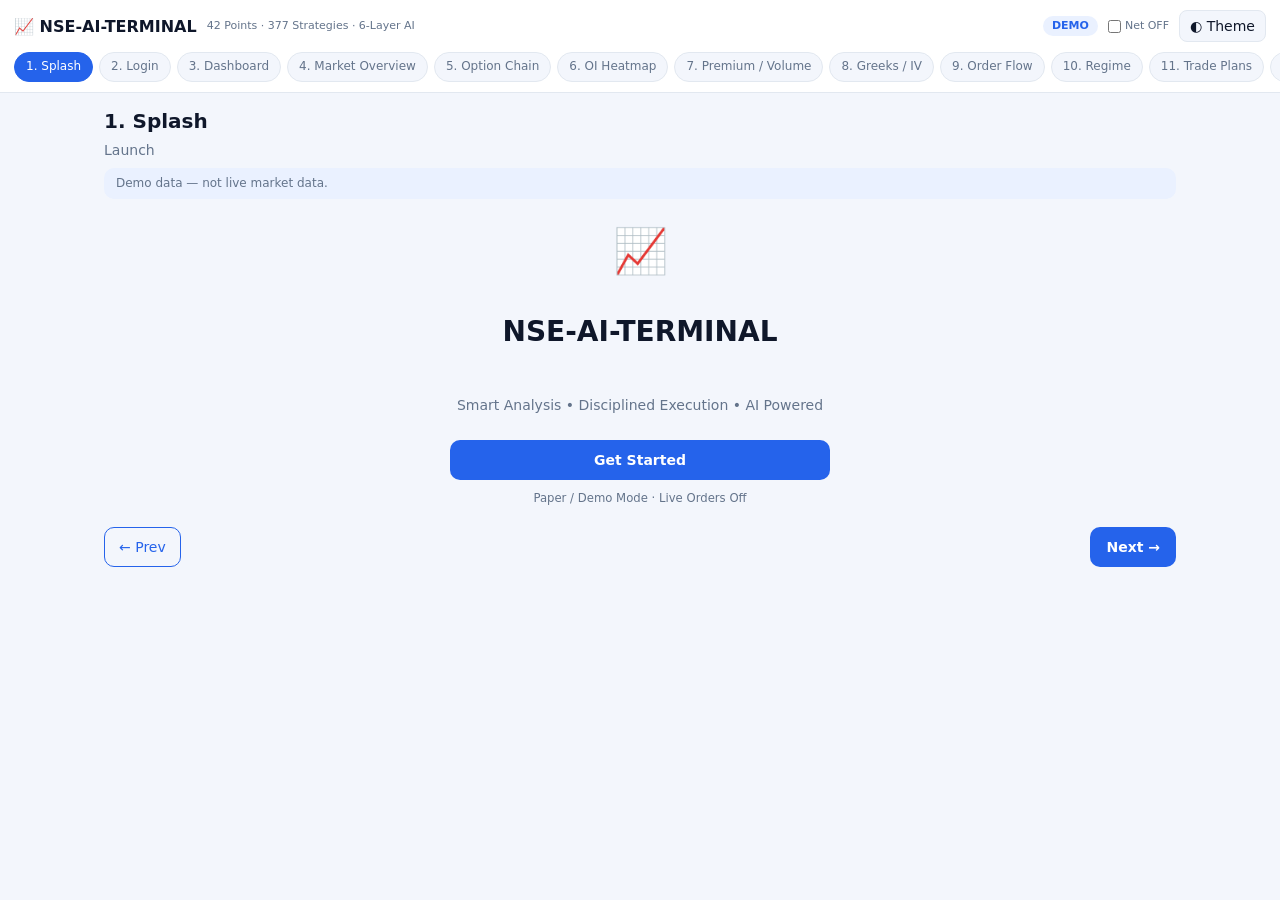
==== frontend/terminal.html @ aaa2322d "feat: add live terminal frontend" ====
<!doctype html><html lang="en"><head><meta charset="utf-8"><meta name="viewport" content="width=device-width, initial-scale=1, viewport-fit=cover"><title>NSE AI Terminal (live)</title>
<style>
:root{--bg:#f3f6fc;--cd:#fff;--tx:#0f172a;--mu:#64748b;--bd:#e2e8f0;--ac:#2563eb;--up:#16a34a;--dn:#dc2626;--wn:#d97706;--hi:#eaf1ff;box-sizing:border-box;padding-top:env(safe-area-inset-top,0px);padding-bottom:env(safe-area-inset-bottom,0px)}
@media(prefers-color-scheme:dark){:root:not([data-theme=light]){--bg:#0a1020;--cd:#121a2e;--tx:#e6ecf8;--mu:#8fa0bd;--bd:#223049;--ac:#4f8cff;--up:#34d399;--dn:#f87171;--wn:#fbbf24;--hi:#172444}}
:root[data-theme=dark]{--bg:#0a1020;--cd:#121a2e;--tx:#e6ecf8;--mu:#8fa0bd;--bd:#223049;--ac:#4f8cff;--up:#34d399;--dn:#f87171;--wn:#fbbf24;--hi:#172444}
html{scroll-padding-top:env(safe-area-inset-top,0px)}
*{box-sizing:border-box}body{margin:0;background:var(--bg);color:var(--tx);font:14px/1.45 system-ui,-apple-system,"Segoe UI",Roboto,sans-serif}
header{position:sticky;top:env(safe-area-inset-top,0px);z-index:5;background:var(--cd);border-bottom:1px solid var(--bd)}
.top{display:flex;align-items:center;gap:10px;padding:10px 14px}.top b{font-size:16px}.sp{flex:1}.tag{font-size:11px;color:var(--mu)}
.tabs{display:flex;gap:6px;overflow-x:auto;padding:0 14px 10px;scrollbar-width:thin}
.tabs button{flex:none;border:1px solid var(--bd);background:var(--bg);color:var(--mu);border-radius:999px;padding:5px 11px;font-size:12px;cursor:pointer}
.tabs button.on{background:var(--ac);color:#fff;border-color:var(--ac)}
main{max-width:1100px;margin:0 auto;padding:14px}
h2{margin:0 0 4px;font-size:20px}.mu{color:var(--mu)}
.g{display:grid;gap:12px;grid-template-columns:repeat(auto-fit,minmax(150px,1fr));margin:12px 0}
.c{background:var(--cd);border:1px solid var(--bd);border-radius:12px;padding:12px;margin:12px 0}.g .c{margin:0}
.k{font-size:11px;color:var(--mu)}.v{font-size:20px;font-weight:650}
.up{color:var(--up)}.dn{color:var(--dn)}.wn{color:var(--wn)}
.w{overflow-x:auto}table{width:100%;border-collapse:collapse;font-size:13px}th,td{padding:7px 9px;text-align:right;border-bottom:1px solid var(--bd);white-space:nowrap}th:first-child,td:first-child{text-align:left}th{color:var(--mu);font-weight:500;font-size:12px}
tr.hl td{background:var(--hi)}
button,input,textarea,select{font:inherit}
button.p,.hero button,.narrow button{background:var(--ac);color:#fff;border:0;border-radius:10px;padding:10px 16px;cursor:pointer;font-weight:600}
button.ghost{background:transparent!important;color:var(--ac)!important;border:1px solid var(--ac)!important}
input,textarea,select{width:100%;padding:10px;border:1px solid var(--bd);border-radius:10px;background:var(--bg);color:var(--tx);margin:5px 0}
.hero,.narrow{max-width:380px;margin:20px auto;text-align:center;display:grid;gap:10px}.logo{font-size:44px}
.pill{display:inline-block;padding:2px 9px;border-radius:999px;font-size:11px;font-weight:600;background:var(--hi);color:var(--ac)}
.ok{color:var(--up)}.bad{color:var(--dn)}
.row{display:flex;justify-content:space-between;gap:10px;padding:8px 0;border-bottom:1px solid var(--bd)}.row:last-child{border:0}
svg{max-width:100%;height:auto;display:block}
.demo{font-size:12px;background:var(--hi);color:var(--mu);padding:7px 12px;border-radius:10px;margin-bottom:10px}
.nav{display:flex;justify-content:space-between;margin-top:14px}
.L{border-left:3px solid var(--ac);padding-left:10px;margin:10px 0}
.chip{display:inline-block;margin:3px 4px 3px 0;padding:5px 11px;border:1px solid var(--bd);border-radius:999px;background:var(--bg);color:var(--mu);cursor:pointer;font-size:12px}
.chip.on{background:var(--ac);color:#fff;border-color:var(--ac)}
.tb{display:flex;flex-wrap:wrap;gap:5px;margin:6px 0}.tb button,.tb select,.tb input{width:auto;margin:0;padding:6px 10px;border:1px solid var(--bd);border-radius:8px;background:var(--bg);color:var(--tx);cursor:pointer;font-size:12px}
.tb button.on,.tb button.p{background:var(--ac);color:#fff}
#cw{background:var(--cd);border:1px solid var(--bd);border-radius:12px;padding:6px}
#cv{width:100%;height:58vh;min-height:300px;display:block;touch-action:none}
#cw:fullscreen,#cw.fsx{display:flex;flex-direction:column;border-radius:0}#cw:fullscreen #cv,#cw.fsx #cv{flex:1;height:auto}
#cw.fsx{position:fixed;inset:0;z-index:20}
@media(orientation:landscape) and (max-height:520px){#cv{height:74vh}}
</style></head><body>
<header><div class="top"><b>📈 NSE-AI-TERMINAL</b><span class="tag">42 Points · 377 Strategies · 6-Layer AI</span><span class="sp"></span><button class="tabs-btn" id="th" style="border:1px solid var(--bd);background:var(--bg);color:var(--tx);border-radius:8px;padding:5px 10px;cursor:pointer">◐ Theme</button></div><div class="tabs" id="tabs"></div></header>
<main id="m"></main>
<script>
const $=s=>document.querySelector(s),f=(n,d=2)=>Number(n).toLocaleString('en-IN',{minimumFractionDigits:d,maximumFractionDigits:d});
let sd=11;const rnd=()=>(sd=(sd*9301+49297)%233280)/233280;
const IDX=[['NIFTY 50',24689.75,.51],['BANK NIFTY',52317.2,.6],['FINNIFTY',23482.1,.41],['MIDCPNIFTY',12345.6,.36],['SENSEX',81742.2,.48],['BANKEX',56210.75,.52]];
const cl=n=>n>=0?'up':'dn',sg=n=>(n>=0?'+':'')+f(n);
const kp=a=>`<div class=g>${a.map(([k,v,c])=>`<div class=c><div class=k>${k}</div><div class="v ${c||''}">${v}</div></div>`).join('')}</div>`;
const tb=(h,r,hl=-1)=>`<div class=w><table><tr>${h.map(x=>`<th>${x}</th>`).join('')}</tr>${r.map((x,i)=>`<tr class="${i==hl?'hl':''}">${x.map(y=>`<td>${y}</td>`).join('')}</tr>`).join('')}</table></div>`;
const cd=(t,b)=>`<div class=c>${t?`<div class=k style="margin-bottom:6px">${t}</div>`:''}${b}</div>`;
const rows=a=>a.map(([k,v,c])=>`<div class=row><span>${k}</span><b class="${c||''}">${v}</b></div>`).join('');
const walk=(n,s=1)=>{let x=100,o=[];for(let i=0;i<n;i++){x+=(rnd()-.45)*3*s;o.push(x)}return o};
const line=(a,c='var(--ac)')=>{const mn=Math.min(...a),mx=Math.max(...a),p=a.map((y,i)=>`${i/(a.length-1)*600},${150-(y-mn)/(mx-mn||1)*140}`).join(' ');return `<svg viewBox="0 0 600 150" preserveAspectRatio="none"><polyline points="${p}" fill="none" stroke="${c}" stroke-width="2.5"/></svg>`};
const bars=(a,c)=>{const m=Math.max(...a.map(Math.abs));const w=600/a.length;return `<svg viewBox="0 0 600 150">${a.map((v,i)=>`<rect x="${i*w+2}" y="${75-(v>0?v/m*70:0)}" width="${w-4}" height="${Math.abs(v)/m*70}" rx="2" fill="${c?c[i%c.length]:v>=0?'var(--up)':'var(--dn)'}"/>`).join('')}</svg>`};
const candles=()=>{let x=100,o='';for(let i=0;i<40;i++){const a=x,b=x+(rnd()-.47)*4,h=Math.max(a,b)+rnd()*2,l=Math.min(a,b)-rnd()*2;x=b;const u=b>=a,col=u?'var(--up)':'var(--dn)',X=i*15+6,Y=v=>200-(v-92)*7;o+=`<line x1="${X+4}" x2="${X+4}" y1="${Y(h)}" y2="${Y(l)}" stroke="${col}"/><rect x="${X}" y="${Y(Math.max(a,b))}" width="8" height="${Math.max(2,Math.abs(Y(a)-Y(b)))}" fill="${col}"/>`}return `<svg viewBox="0 0 600 210">${o}</svg>`};
const FAM=['OI Wall','Short Covering','Long Buildup','Short Buildup','Straddle','Strangle','Iron Condor','Breakout','Gamma Scalp','VWAP Revert','IV Crush','Trend Follow','Range Fade','Delta Hedge'];
const VAR=['Break','Reversal','Confirm','Fade','Expansion','Squeeze','Momentum','Mean Revert','Spike','Drift'];
let STR=[];for(let i=0;i<377;i++)STR.push({id:'S'+String(i+1).padStart(3,'0'),n:FAM[i%14]+' '+VAR[(i*7+3)%10],f:FAM[i%14],wr:(52+(i*13)%20+(i%7)/10).toFixed(1),rr:(1.5+(i%9)/10).toFixed(1)});
let UP=[],HIST=[],SEL=STR[17],LAST=null,BUSY=false;
const ST=[
['Splash','Launch',()=>`<div class=hero><div class=logo>📈</div><h1>NSE-AI-TERMINAL</h1><p class=mu>Smart Analysis • Disciplined Execution • AI Powered</p><button onclick="go(2)">Get Started</button><small class=mu>Paper / Demo Mode · Live Orders Off</small></div>`],
['Login','Launch',()=>`<div class=narrow><h2>Login</h2><input placeholder="Angel One Client ID"><input type=password placeholder="PIN (4 digits)"><input placeholder="TOTP (6 digits)"><button onclick="go(3)">Login</button><button class=ghost onclick="go(3)">Use Demo Mode</button><small class=mu>Real login belongs on your backend. This page stores nothing.</small></div>`],
['Dashboard','Home',()=>kp(IDX.slice(0,3).map(([n,p,c])=>[n,f(p),cl(c)]))+cd("Today's Signal",`<div class=v>CALL BUY <span class=pill>Confidence 72%</span></div><div class=mu>NIFTY 50 · 24,700 CE · confidence is not a win probability</div>`)+cd('NIFTY intraday',line(walk(60)))],
['Market Overview','Home',()=>cd('',tb(['Index','LTP','Change %'],IDX.map(([n,p,c])=>[n,f(p),`<span class=${cl(c)}>${sg(c)}%</span>`])))],
['Option Chain','Market',()=>{let r=[];for(let k=24400;k<=25000;k+=100)r.push([f(k,0),f(40+Math.abs(24700-k)*.25+rnd()*20),f(30+rnd()*50)+'L',sg(rnd()*14-3)+'%',f(10+rnd()*40)+'L']);return cd('NIFTY 50 · 24,689.75',tb(['Strike','LTP','OI','Chg %','Vol'],r,4))}],
['OI Heatmap','Market',()=>cd('CE vs PE open interest (green PE, red CE)',bars([40,55,70,90,60,45,30,52,68,85,50,35].map((v,i)=>i%2?v:-v)))],
['Premium / Volume','Market',()=>cd('CE–PE premium spread',line(walk(50)))+cd('Volume',bars(walk(30).map(v=>v-95)))],
['Greeks / IV','Market',()=>kp([['Delta','0.52'],['Gamma','0.0021'],['Theta','−12.4','dn'],['Vega','8.6'],['ATM IV','14.2%'],['IV Rank','62%']])+cd('IV surface (smile)',line(walk(30,2),'var(--wn)'))],
['Order Flow','Analysis',()=>kp([['Net Flow','+12.4K','up'],['Buy Ratio','68%','up'],['Large Lots','23%']])+cd('Buy / sell pressure',bars(walk(30).map(v=>v-98)))],
['Regime','Analysis',()=>cd('Market regime',rows([['State','Bullish','up'],['Trend','Uptrend','up'],['Volatility','Low'],['Momentum','Positive','up'],['Mode','Expansion']]))],
['Trade Plans','Plans',()=>{const p=[['CALL',24700,102.3,94.5,112.4,124.1],['CALL',24800,81.2,74,96.8,112.5],['PUT',24600,96.4,110.2,87.6,72.3],['CALL',24900,63.1,58,71.2,82.5],['PUT',24500,76.8,67.5,88.4,102.6]];return cd('Qualifying plans (min R:R 1.8 gate)',tb(['Side','Strike','Entry','SL','T1','T2','R:R'],p.map(x=>{const rr=Math.abs(x[5]-x[2])/Math.abs(x[2]-x[3]);return [`<b class=${x[0]=='CALL'?'up':'dn'}>${x[0]}</b>`,x[1],x[2],x[3],x[4],x[5],`<span class=${rr>=1.8?'up':'wn'}>1:${rr.toFixed(1)}${rr<1.8?' ✗':''}</span>`]})))+'<small class=mu>Plans below the R:R gate are rejected, never padded. Demo numbers.</small>'}],
['Backtest','Plans',()=>kp([['Win Rate','62.4%','up'],['Avg R','1.8'],['Max DD','12.3%','dn']])+cd('Equity curve',line(walk(80).map((v,i)=>v+i*.4),'var(--up)'))],
['Strategy Registry','Strategies',()=>`<input id=q placeholder="Search ${STR.length+UP.length} strategies…" oninput="reg()"><div id=rg></div>`],
['AI 6-Layer Panel','AI',()=>aiUI()],
['Logs / Settings','System',()=>cd('System settings',rows([['Data source','Demo'],['AI enabled','ON','up'],['Live orders','OFF','dn'],['Human confirm','ON','up']]))+cd('Logs',`<pre class=mu style="margin:0;white-space:pre-wrap">10:24 Data quality OK\n10:18 Snapshot refreshed\n09:52 Regime: Bullish\n09:15 Engine started (paper)</pre>`)],
['Portfolio','Plans',()=>kp([['Total P&L','+3,186 (+2.3%)','up']])+cd('',tb(['Symbol','Qty','LTP','P&L %'],[['NIFTY 50',75,'24,690','<span class=up>+2.3%</span>'],['BANK NIFTY',50,'52,310','<span class=up>+1.8%</span>'],['FINNIFTY',50,'23,482','<span class=up>+1.2%</span>']]))],
['Charts','Analysis',()=>cd('NIFTY 50 · 5m (demo)',candles())],
['Strategy Details','Strategies',()=>cd(SEL.id+' · '+SEL.n,rows([['Family',SEL.f],['Win rate',SEL.wr+'%','up'],['Avg R:R','1:'+SEL.rr],['Parameters','strike range, OI threshold, volume spike']])+`<button class=p onclick="go(14,'${SEL.n}')" style="margin-top:10px">Ask 6-layer AI about this</button>`)],
['Risk Management','Plans',()=>cd('Risk gate',rows([['Max risk / trade','1.0%'],['Max total risk','5.0%'],['SL type','ATR based'],['Position sizing','Kelly (adj.)'],['Status','Within limits','up']]))],
['Alerts','System',()=>cd('',rows([['10:24 · Signal: CALL BUY NIFTY','High','up'],['10:18 · Data quality OK','Info'],['09:52 · Regime changed','Info'],['09:41 · Risk limit check','OK','up']]))],
['Help / Education','System',()=>cd('Quick guide',rows([['How to read Option Chain','→'],['OI classification (4 types)','→'],['Strategy families (377)','→'],['Risk management','→'],['AI validation guide','→']]))],
['Watchlist','Market',()=>cd('',tb(['Symbol','LTP','Trend'],IDX.map(([n,p])=>[n,f(p),`<div style="width:90px;margin-left:auto">${line(walk(14))}</div>`])))],
['Index Compare','Market',()=>cd('Change % by index',bars(IDX.map(x=>x[2]),['var(--ac)']))+tb(['Index','%'],IDX.map(x=>[x[0],sg(x[2])+'%']))],
['Signal History','Plans',()=>cd('',tb(['Time','Index','Verdict','Conf.'],[['10:24','NIFTY','CALL BUY','72%'],['09:50','BANKNIFTY','WAIT','—'],['09:30','FINNIFTY','NO QUALIFYING TRADE','—'],['09:15','NIFTY','WAIT','—']]))],
['Data Quality','System',()=>cd('Quality gates (missing/stale ⇒ DATA_GAP, NO SIGNAL)',rows([['Tick age ≤ 5s','PASS','ok'],['Snapshot age ≤ 10s','PASS','ok'],['Tick jump ≤ 5%','PASS','ok'],['Duplicates','NONE','ok'],['Completeness','100%','ok']]))],
['Data Sources','System',()=>cd('Fallback order',rows([['1 Angel One SmartAPI','Needs backend','wn'],['2 MCP bridge','Needs backend','wn'],['3 NSE public','Needs backend','wn'],['4 Demo','ACTIVE','ok']]))+cd('Live data',`<p class=mu style="margin:0">A hosted page cannot call NSE or Angel One directly (blocked by browser security, and it would expose keys). Run your FastAPI backend from the Vandana2 repo and let it serve <code>/api/snapshot</code>, <code>/ws</code> to the UI. All figures here are demo data.</p>`)],
['Strategy Upload','Strategies',()=>cd('Upload strategy files (CSV / JSON / TXT / MD)',`<input type=file id=fi multiple accept=".csv,.json,.txt,.md" onchange="upl(this)"><div id=ul>${ulist()}</div><small class=mu>Files are read in your browser only and shared with the AI as context when you ask a question.</small>`)],
['AI Research Chat','AI',()=>cd('History',HIST.length?HIST.map(h=>`<div class=L><b>${esc(h.q)}</b><div><span class=pill>${h.r.final}</span> ${esc(h.r.reason)}</div></div>`).join(''):'<span class=mu>No questions yet — ask on screen 14.</span>')+'<button class=p onclick="go(14)">Ask a question</button>'],
['MCP Bridge','System',()=>cd('Tools',rows([['nse_option_chain','Backend','wn'],['nse_quote','Backend','wn'],['strategy_search','Ready','ok'],['web_search','Backend','wn']]))],
['Paper Orders','Plans',()=>cd('Paper orders',tb(['Time','Side','Strike','Qty','Status'],[['10:25','CALL','24700','75','Filled (paper)'],['09:58','PUT','24600','75','Closed']]))+cd('',rows([['Live orders','OFF','dn'],['Human confirm','Required','ok']]))]
];
const esc=s=>String(s).replace(/[&<>]/g,c=>({'&':'&amp;','<':'&lt;','>':'&gt;'}[c]));
function ulist(){return UP.length?UP.map(u=>`<div class=row><span>${esc(u.name)}</span><span class=mu>${u.size} chars</span></div>`).join(''):'<p class=mu>No files yet.</p>'}
function upl(el){[...el.files].forEach(fl=>{const r=new FileReader();r.onload=()=>{UP.push({name:fl.name,size:r.result.length,text:r.result.slice(0,2500)});$('#ul').innerHTML=ulist()};r.readAsText(fl)})}
function reg(){const q=($('#q').value||'').toLowerCase();const a=STR.filter(s=>(s.id+s.n).toLowerCase().includes(q)).slice(0,40);$('#rg').innerHTML=cd('',tb(['ID','Strategy','Win %','R:R'],a.map(s=>[s.id,`<a href="#" onclick="pick('${s.id}');return false" style="color:var(--ac)">${s.n}</a>`,s.wr,s.rr])))}
function pick(id){SEL=STR.find(s=>s.id==id);go(18)}
function aiUI(){return `<div class=demo>Layers are 6 reasoning roles run by Claude on the demo snapshot${UP.length?' + '+UP.length+' uploaded file(s)':''}. No live internet or NSE feed here.</div><textarea id=aq rows=3 placeholder="Ask about any strategy, e.g. Is OI Wall Break valid in a low-vol bullish regime?">${esc(window.PQ||'')}</textarea><button class=p id=ab onclick="ask()">${BUSY?'Thinking…':'Ask 6 layers'}</button><div id=ar>${LAST?res(LAST):''}</div>`}
function res(r){return r.layers.map(l=>`<div class=L><b>${l.id} · ${esc(l.role)}</b> <span class="pill">${esc(l.vote)}</span><div>${esc(l.view)}</div></div>`).join('')+cd('Final recommendation',`<div class=v>${esc(r.final)}</div><div class=mu>${esc(r.reason)}</div>`)}
async function ask(){const q=$('#aq').value.trim();if(!q||BUSY)return;const s=await claude.use('sample');if(!s){$('#ar').innerHTML='<p class=bad>AI is unavailable in this view.</p>';return}
BUSY=true;$('#ab').textContent='Thinking…';
const ctx=`Demo snapshot: ${IDX.map(i=>i[0]+' '+i[1]+' ('+i[2]+'%)').join('; ')}. Regime: Bullish, low vol, ATM IV 14.2%. Strategy catalogue: ${STR.length} items (families: ${FAM.join(', ')}). Uploaded strategy files: ${UP.map(u=>u.name+':\n'+u.text).join('\n---\n')||'none'}.`;
try{const r=await s.json(`You are a 6-layer validation board for an NSE index-options research terminal. Roles: L1 Data Validator, L2 Strategy Matcher, L3 Risk Officer, L4 Regime Analyst, L5 Contrarian, L6 Final Arbiter. Rules: confidence is not a win probability; never invent strikes, entries, SL or targets; if data is missing say DATA_GAP; this is research, not financial advice; you have no live market data. Context: ${ctx}\nQuestion: ${q}\nReturn ONLY JSON: {"layers":[{"id":"L1","role":"...","view":"1-2 sentences","vote":"Agrees|Disagrees|Neutral"}, ...6 items],"final":"CALL BUY|PUT BUY|WAIT|NO QUALIFYING TRADE","reason":"1-2 sentences"}`,{cache:false});LAST=r;HIST.unshift({q,r})}catch(e){LAST=null;$('#ar').innerHTML='<p class=bad>AI error: '+esc(e.message||e.code||'failed')+'</p>'}
BUSY=false;if(cur==14)render()}
let cur=1;
function go(n,q){cur=n;if(q!==undefined)window.PQ='Explain and validate strategy: '+q;location.hash=n;render()}
function render(){document.querySelectorAll('.tabs button').forEach((b,i)=>b.classList.toggle('on',i+1==cur));const [t,g,fn]=ST[cur-1];
$('#m').innerHTML=`<h2>${cur}. ${t}</h2><div class=mu style="margin-bottom:8px">${g}</div>${LIVE&&LIVE_SCREENS.has(cur)?'':'<div class=demo>Demo data — not live market data.</div>'}${fn()}<div class=nav><button class="ghost" style="border-radius:10px;padding:8px 14px;cursor:pointer" onclick="go(Math.max(1,cur-1))">← Prev</button><button class="p" onclick="go(Math.min(30,cur+1))">Next →</button></div>`;
if(cur==13)reg();window.PQ='';const t0=document.querySelector('.tabs button.on');t0&&t0.scrollIntoView({inline:'center',block:'nearest'});scrollTo(0,0)}
$('#tabs').innerHTML=ST.map((s,i)=>`<button onclick="go(${i+1})">${i+1}. ${s[0]}</button>`).join('');
$('#th').onclick=()=>{const d=document.documentElement,dark=getComputedStyle(d).getPropertyValue('--bg').trim()=='#0a1020';d.dataset.theme=dark?'light':'dark'};
</script><script>
/* ===== LIVE LAYER: backend-connected screens (demo fallback when no backend) ===== */
const LS={g(k){try{return localStorage.getItem(k)}catch(e){return null}},s(k,v){try{localStorage.setItem(k,v)}catch(e){}}};
let LIVE=false,OC={t:0,sym:'NIFTY'},HM='NIFTY',HMM=0,PV='NIFTY',FNO=[];
const LIVE_SCREENS=new Set([2,3,4,5,6,7,14,17,26,28]),I6=['NIFTY','BANKNIFTY','FINNIFTY','MIDCPNIFTY','SENSEX','BANKEX'],dpr=window.devicePixelRatio||1;
const key=()=>LS.g('tk')||'';
async function api(p,o={}){const r=await fetch('/api/live'+p,{...o,headers:{'X-API-Key':key(),'Content-Type':'application/json'}});if(!r.ok){let m='HTTP '+r.status;try{const d=(await r.json()).detail;m=typeof d=='string'?d:JSON.stringify(d)}catch(e){}throw new Error(m)}return r}
const J=async(p,o)=>(await api(p,o)).json();
const lz=fn=>{const id='z'+Math.random().toString(36).slice(2,8),c=cur;setTimeout(async()=>{let h;try{h=await fn()}catch(e){h=`<p class=bad>${esc(e.message)}</p>`}const el=document.getElementById(id);if(el&&cur==c)el.innerHTML=h},0);return `<div id=${id} class=mu>Loading…</div>`};
const lv=(i,live)=>{const d=ST[i][2];ST[i][2]=()=>LIVE?live():d()};
const chips=(a,on,fn)=>a.map(s=>`<span class="chip ${s==on?'on':''}" data-s="${esc(s)}" onclick="${fn}('${esc(s)}')">${esc(s)}</span>`).join('');
const L=n=>n==null?'–':Math.abs(n)>=1e5?(n/1e5).toFixed(1)+'L':f(n,0);
const err=(id,e)=>{const x=document.getElementById(id);if(x)x.innerHTML=`<p class=bad>${esc(e.message)}</p>`};
const setOn=s=>document.querySelectorAll('.chip').forEach(b=>b.classList.toggle('on',b.dataset.s==s));
const nearATM=(c,n)=>{const s=(c.strikes||[]).filter(x=>x.strike!=null);if(!s.length)return[];let k=0,b=1e18;s.forEach((x,i)=>{const d=Math.abs(x.strike-(c.spot||0));if(d<b){b=d;k=i}});return s.slice(Math.max(0,k-n),k+n+1)};
const consTbl=(c,fn)=>`<div class=c><div class=k>${esc(c.index)} · ${c.count} companies · via ${esc(c.via||c.source||'')}</div><div class=w><table><tr><th>Symbol</th><th>LTP</th><th>Chg %</th><th>Vol</th><th></th></tr>${(c.stocks||[]).map(s=>`<tr><td><a href="#" style="color:var(--ac)" onclick="${fn}('${esc(s.symbol)}');return false">${esc(s.symbol)}</a></td><td>${s.ltp??'–'}</td><td class="${cl(s.pct||0)}">${s.pct??'–'}</td><td>${s.vol?L(s.vol):'–'}</td><td><a href="#" onclick="openChart('${esc(s.symbol)}');return false">📈</a></td></tr>`).join('')}</table></div></div>`;
function chainTbl(c){const st=nearATM(c,15),stp=st[1]?st[1].strike-st[0].strike:50;return `<div class=c><b>${f(c.spot||0)}</b> <span class=mu>expiry ${esc(c.expiry||'-')} · PCR ${c.pcr??'–'} · via ${esc(c.via||c.source||'')}</span><div class=tb>${(c.expiries||[]).slice(0,6).map(e=>`<button class="${e==c.expiry?'on':''}" onclick="pickOC(OC.sym,'${esc(e)}')">${esc(e)}</button>`).join('')}</div>${tb(['CE OI','CE Chg','CE LTP','Strike','PE LTP','PE Chg','PE OI'],st.map(x=>[L(x.ce&&x.ce.oi),L(x.ce&&x.ce.oiChg),x.ce?x.ce.ltp:'–',`<b>${x.strike}</b>`,x.pe?x.pe.ltp:'–',L(x.pe&&x.pe.oiChg),L(x.pe&&x.pe.oi)]),st.findIndex(x=>Math.abs(x.strike-(c.spot||0))<=stp/2))}</div>`}
/* --- 2 Login: Angel One token flow --- */
const tokView=async()=>{const t=await J('/angel/token');return t.connected?`<p class=up>● Connected · token …${esc(t.jwt_tail)} · expires ${esc(t.expires_at||'?')} · refresh ${t.has_refresh?'✓':'✗'} · feed ${t.has_feed?'✓':'✗'}</p>`:'<p class=wn>Not logged in to Angel One</p>'};
async function doLogin(){LS.s('tk',$('#lk').value.trim());try{await J('/angel/login',{method:'POST',body:JSON.stringify({client_id:$('#lc').value||null,pin:$('#lp').value||null,totp:$('#lt').value||null})});render()}catch(e){err('lm',e)}}
async function doRefresh(){LS.s('tk',$('#lk').value.trim());try{await J('/angel/refresh',{method:'POST'});render()}catch(e){err('lm',e)}}
ST[1][2]=()=>`<div class=narrow><h2>Angel One Login</h2><input id=lk type=password placeholder="Terminal API key (TERMINAL_API_KEY)" value="${esc(key())}"><input id=lc placeholder="Client ID (blank = server env)"><input id=lp type=password placeholder="PIN (blank = server env)"><input id=lt inputmode=numeric placeholder="TOTP 6 digits (blank = server secret)"><button onclick="doLogin()">Login → get access token</button><button class=ghost onclick="doRefresh()">Refresh token</button><div id=lm>${LIVE?lz(tokView):'<p class=wn>Backend not reachable — demo mode</p>'}</div><small class=mu>Flow: clientcode + PIN + TOTP → jwt / refresh / feed token. Tokens stay on the Railway server.</small></div>`;
/* --- 3 Dashboard: every setup --- */
const planRows=d=>{for(const k in d)if(/plan/i.test(k)&&Array.isArray(d[k])&&d[k].length&&typeof d[k][0]=='object')return d[k];return[]};
lv(2,()=>lz(async()=>{const d=await J('/setups'),live=d.live||[];let h=kp([['Indices with a decision',live.length],['Setups logged today',(d.today||[]).length]]);
 live.forEach(x=>{const dd=x.decision||{},pl=planRows(dd),cols=pl.length?Object.keys(pl[0]).slice(0,8):[];h+=cd(`${esc(x.index)} · <b>${esc(dd.verdict||dd.final_verdict||'—')}</b>`,pl.length?tb(cols,pl.map(p=>cols.map(c=>esc(typeof p[c]=='object'?JSON.stringify(p[c]):p[c])))):'<span class=mu>No qualifying plan</span>')});
 return h+cd("Today's setup log",tb(['Time','Index','Verdict'],(d.today||[]).slice(-30).reverse().map(e=>[(e.ts||'').slice(11,19),esc(e.index),esc((e.decision||{}).verdict||'—')])))}));
/* --- 4 Market overview: tap index -> companies --- */
lv(3,()=>`<div class=c><div class=k>Tap an index → all its companies</div>${chips(I6,'','moPick')}</div><div id=mo></div>`);
async function moPick(n){setOn(n);const x=$('#mo');x.innerHTML='Loading…';try{x.innerHTML=consTbl(await J('/index/'+n+'/constituents'),'openChart')}catch(e){err('mo',e)}}
/* --- 5 Option chain: 3 tabs --- */
const fnoF=q=>{$('#fl').innerHTML=chips(FNO.filter(s=>s.toLowerCase().includes(q.toLowerCase())).slice(0,40),OC.sym,'pickOC')};
lv(4,()=>`<div class=tb>${['Indian Indices','NSE (F&O stocks)','Sensex / BSE'].map((t,i)=>`<button class="${OC.t==i?'on':''}" onclick="OC.t=${i};OC.sym=['NIFTY','RELIANCE','SENSEX'][${i}];render()">${t}</button>`).join('')}</div>`+lz(async()=>{let h;
 if(OC.t==1){if(!FNO.length)FNO=((await J('/fno-symbols')).symbols||[]).map(x=>typeof x=='string'?x:x.symbol||'');h=`<input placeholder="Search F&O stock…" oninput="fnoF(this.value)"><div id=fl>${chips(FNO.slice(0,40),OC.sym,'pickOC')}</div>`}
 else h=chips(OC.t?['SENSEX','BANKEX']:['NIFTY','BANKNIFTY','FINNIFTY','MIDCPNIFTY','NIFTYNXT50'],OC.sym,'pickOC');
 setTimeout(()=>pickOC(OC.sym),0);return h+'<div id=ocx></div><div id=occ></div>'}));
async function pickOC(sym,exp){OC.sym=sym;setOn(sym);const x=$('#occ'),k=$('#ocx');if(!x)return;x.innerHTML='Loading chain…';
 if(OC.t!=1&&k)J('/index/'+sym+'/constituents').then(c=>{if($('#ocx'))$('#ocx').innerHTML=consTbl(c,'pickOC')}).catch(()=>{});
 try{x.innerHTML=chainTbl(await J('/option-chain/'+encodeURIComponent(sym)+(exp?'?expiry='+encodeURIComponent(exp):'')))}catch(e){err('occ',e)}}
/* --- 6 OI heatmap with index filter --- */
function heat(c,m){const st=nearATM(c,12),k=m?'oiChg':'oi',mx=Math.max(1,...st.flatMap(s=>[Math.abs(s[k.length?'ce':'ce']&&s.ce[k]||0),Math.abs(s.pe&&s.pe[k]||0)])),w=600/Math.max(1,st.length);
 return `<svg viewBox="0 0 600 205">${st.map((s,i)=>{const a=(s.ce&&s.ce[k]||0)/mx*80,b=(s.pe&&s.pe[k]||0)/mx*80,x=i*w;return `<rect x="${x+2}" y="${90-Math.max(a,0)}" width="${w/2-3}" height="${Math.abs(a)}" fill="var(--dn)"/><rect x="${x+w/2}" y="${90-Math.max(b,0)}" width="${w/2-3}" height="${Math.abs(b)}" fill="var(--up)"/><text x="${x+w/2}" y="186" font-size="8" text-anchor="middle" fill="var(--mu)" transform="rotate(-60 ${x+w/2} 186)">${s.strike}</text>`}).join('')}</svg>`}
async function hmPick(s){HM=s;setOn(s);const x=$('#hm');x.innerHTML='Loading…';try{const c=await J('/option-chain/'+s);x.innerHTML=cd(`${s} · spot ${f(c.spot||0)} · PCR ${c.pcr??'–'} · ${HMM?'Change in OI':'Open interest'} (red CE / green PE)`,heat(c,HMM))}catch(e){err('hm',e)}}
lv(5,()=>`<div class=c>${chips(I6,HM,'hmPick')}</div><div class=tb><button onclick="HMM=0;hmPick(HM)">OI</button><button onclick="HMM=1;hmPick(HM)">Change in OI</button></div><div id=hm></div>${lz(async()=>{hmPick(HM);return ''})}`);
/* --- 7 Premium / volume: setup ideas --- */
async function pvPick(s){PV=s;setOn(s);const x=$('#pv');x.innerHTML='Loading…';try{const c=await J('/option-chain/'+s),st=nearATM(c,20),idea=[];
 const a=st.reduce((p,r)=>!p||Math.abs(r.strike-c.spot)<Math.abs(p.strike-c.spot)?r:p,null)||{ce:{},pe:{}};
 st.forEach(r=>[['ce','CE'],['pe','PE']].forEach(([k,n])=>{const l=r[k];if(l&&l.oi&&l.vol){const vo=l.vol/l.oi,ch=l.oiChg||0,nt=vo>.5&&ch>0?'Long buildup (OI↑ vol↑)':vo>.5&&ch<0?'Unwinding / covering':'';if(nt)idea.push([r.strike+' '+n,l.ltp,L(l.oi),L(l.oiChg),L(l.vol),vo.toFixed(2),nt,vo])}}));
 idea.sort((p,q)=>q[7]-p[7]);const pe=a.pe||{},ce=a.ce||{};
 x.innerHTML=kp([['ATM CE premium',ce.ltp??'–'],['ATM PE premium',pe.ltp??'–'],['CE−PE spread',(ce.ltp!=null&&pe.ltp!=null)?sg(ce.ltp-pe.ltp):'–']])+cd(`${s} · setup ideas (screening only, not a signal)`,idea.length?tb(['Strike','LTP','OI','OI chg','Vol','Vol/OI','Idea'],idea.slice(0,10).map(r=>r.slice(0,7))):'<span class=mu>No high-activity strikes right now</span>')}catch(e){err('pv',e)}}
lv(6,()=>`<div class=c>${chips(I6,PV,'pvPick')}</div><div id=pv></div>${lz(async()=>{pvPick(PV);return ''})}`);
/* --- 14 AI 6-layer: names, analysis, daily memory --- */
const d13=ST[13][2];
ST[13][2]=()=>{const pq=window.PQ||'';return LIVE?`<div class=demo>Har layer apna model chalata hai (keys Railway me). Jawab din-wise memory me save hote hain.</div>`+lz(async()=>{const A=await J('/ai/layers');return cd('6 layers',A.layers.map(l=>`<div class=row><span><b>${l.id}</b> ${esc(l.name)} <span class=mu>· ${esc(l.role)}</span></span><span class="${l.on?'up':'dn'}">${l.on?esc(l.model):'off'}</span></div>`).join(''))+`<textarea id=aq rows=3 placeholder="Koi bhi sawaal / strategy…">${esc(pq)}</textarea><div class=tb><button class=p onclick="aiAsk()">Ask 6 layers</button><button onclick="aiSave()">⬇ Save today to phone</button></div><div id=ar></div>`}):d13()};
async function aiAsk(){const q=$('#aq').value.trim();if(!q)return;const o=$('#ar');o.innerHTML='<p class=mu>6 layers soch rahe hain…</p>';
 const ctx=`Focus symbol: ${CH.sym}. Uploaded strategy files: ${UP.map(u=>u.name+':\n'+u.text).join('\n---\n')||'none'}`;
 try{const r=await J('/ai/ask',{method:'POST',body:JSON.stringify({question:q,context:ctx})});
  o.innerHTML=r.layers.map(l=>`<div class=L><b>${l.id} · ${esc(l.name)}</b> <span class=pill>${esc(l.role)}</span> <span class=mu>${esc(l.model||'')}</span><div>${l.answer?esc(l.answer).replace(/\n/g,'<br>'):'<span class=mu>'+esc(l.error||'no answer')+'</span>'}</div></div>`).join('');
  const a=JSON.parse(LS.g('aim:'+r.day)||'[]');a.push({q,layers:r.layers,ts:new Date().toISOString()});LS.s('aim:'+r.day,JSON.stringify(a))}catch(e){err('ar',e)}}
async function aiSave(){try{const b=await(await api('/ai/memory/export')).blob(),a=document.createElement('a');a.href=URL.createObjectURL(b);a.download='ai-memory-'+new Date().toISOString().slice(0,10)+'.json';a.click()}catch(e){alert(e.message)}}
const _ask0=window.ask;window.ask=async function(){if(typeof claude=='undefined'){$('#ar').innerHTML='<p class=bad>AI needs the backend.</p>';return}return _ask0()};
/* --- 17 Charts --- */
const CH={sym:'NIFTY',iv:'ONE_DAY',yrs:5,d:[],tool:'',pend:[],dr:[],n:140,e:0,st:''},NEED={h:1,v:1,l:2,fib:2,arrow:2,long:3,short:3},cp=new Map();let pan=null,pin=null,mv=0;
const openChart=s=>{CH.sym=String(s).toUpperCase();go(17)};
const demoCandles=y=>{let x=24000,s=7,o=[];const n=Math.round(y*250),t0=Date.now()-n*86400000*1.4;for(let i=0;i<n;i++){s=(s*9301+49297)%233280;const a=x;x=Math.max(1000,x*(1+(s/233280-.48)*.016));o.push([new Date(t0+i*86400000*1.4).toISOString().slice(0,10),a,Math.max(a,x)*1.003,Math.min(a,x)*.997,x,1e6])}return o};
ST[16][2]=()=>`<div id=cw><div class=tb><input id=cs list=csl value="${esc(CH.sym)}" style="width:110px"><datalist id=csl>${[...I6,'NIFTYNEXT50',...FNO.slice(0,250)].map(s=>`<option>${esc(s)}`).join('')}</datalist><select id=ci>${['ONE_DAY','ONE_HOUR','THIRTY_MINUTE','FIFTEEN_MINUTE','FIVE_MINUTE'].map(v=>`<option ${v==CH.iv?'selected':''}>${v}`).join('')}</select><select id=cy>${[1,2,3,5,10].map(v=>`<option ${v==CH.yrs?'selected':''} value=${v}>${v}y`).join('')}</select><button class=p onclick="chLoad()">Load</button><input id=cst placeholder="Strikes 24700,24800" value="${esc(CH.st)}" style="width:150px" onchange="CH.st=this.value;chDraw()"><button onclick="chFs()">⛶ Full / Landscape</button></div><div class=tb>${[['','✋ Pan'],['h','─ H-line'],['v','│ V-line'],['l','⟋ Trend'],['fib','Fib'],['long','▲ Long'],['short','▼ Short'],['arrow','➤ Arrow']].map(([t,n])=>`<button data-t="${t}" class="${CH.tool==t?'on':''}" onclick="chTool('${t}')">${n}</button>`).join('')}<button onclick="chUndo()">↶ Undo</button><button onclick="chClear()">🗑 Clear</button></div><canvas id=cv></canvas></div><small class=mu id=cm></small><div class=c><div class=k>Index → companies (tap a company for its chart). Long/Short: tap Entry, Stop, Target.</div>${chips(I6,'','chIdx')}<div id=cc2></div></div>${lz(async()=>{chInit();return ''})}`;
async function chIdx(n){setOn(n);CH.sym=n;$('#cs').value=n;chLoad();try{const c=await J('/index/'+n+'/constituents');$('#cc2').innerHTML=(c.stocks||[]).map(s=>`<span class=chip onclick="openChart('${esc(s.symbol)}')">${esc(s.symbol)}</span>`).join('')}catch(e){err('cc2',e)}}
const chSize=()=>{const c=$('#cv');if(c){c.width=c.clientWidth*dpr;c.height=c.clientHeight*dpr}};
const chSave=()=>LS.s('dr:'+CH.sym+':'+CH.iv,JSON.stringify(CH.dr));
function chTool(t){CH.tool=t;CH.pend=[];document.querySelectorAll('[data-t]').forEach(b=>b.classList.toggle('on',b.dataset.t==t))}
const chUndo=()=>{CH.dr.pop();chSave();chDraw()},chClear=()=>{CH.dr=[];CH.pend=[];chSave();chDraw()};
async function chFs(){const w=$('#cw');try{if(document.fullscreenElement)await document.exitFullscreen();else if(w.requestFullscreen){await w.requestFullscreen();try{await screen.orientation.lock('landscape')}catch(e){}}else w.classList.toggle('fsx')}catch(e){w.classList.toggle('fsx')}setTimeout(()=>{chSize();chDraw()},250)}
async function chLoad(){const m=$('#cm');if(!m)return;CH.sym=($('#cs').value||CH.sym).toUpperCase().trim();CH.iv=$('#ci').value;CH.yrs=+$('#cy').value;m.textContent='Loading '+CH.sym+'…';
 try{if(LIVE){const r=await J(`/candles/${encodeURIComponent(CH.sym)}?interval=${CH.iv}&years=${CH.yrs}`);CH.d=r.candles.map(a=>[a[0],+a[1],+a[2],+a[3],+a[4],+a[5]]);m.textContent=`${CH.sym} · ${CH.d.length} candles${r.truncated?' (older part truncated; use a coarser interval)':''} · Angel One`}
  else{CH.d=demoCandles(CH.yrs);m.textContent='Demo candles — connect the backend + Angel login for live data'}
  CH.dr=JSON.parse(LS.g('dr:'+CH.sym+':'+CH.iv)||'[]');CH.e=0;CH.n=Math.min(140,CH.d.length);chSize();chDraw()}catch(e){m.innerHTML=`<span class=bad>${esc(e.message)}</span>`}}
const pdist=()=>{const a=[...cp.values()];return Math.hypot(a[0][0]-a[1][0],a[0][1]-a[1][1])||1};
function geo(){const c=$('#cv'),W=c.clientWidth,H=c.clientHeight,pr=58,pb=20,pt=8,len=CH.d.length,R=len-1+8-CH.e,S=R-CH.n,bw=(W-pr)/CH.n;let lo=1e18,hi=-1e18;for(let i=Math.max(0,Math.floor(S));i<=Math.min(len-1,Math.ceil(R));i++){const r=CH.d[i];if(r[3]<lo)lo=r[3];if(r[2]>hi)hi=r[2]}if(hi<lo){lo=0;hi=1}const m=(hi-lo)*.06||1;lo-=m;hi+=m;return{W,H,pr,pb,S,R,bw,lo,hi,X:i=>(i-S+.5)*bw,Y:p=>pt+(hi-p)/(hi-lo)*(H-pt-pb),iX:x=>x/bw+S-.5,pY:y=>hi-(y-pt)/(H-pt-pb)*(hi-lo)}}
function chInit(){const c=$('#cv');if(!c)return;
 c.onpointerdown=e=>{c.setPointerCapture(e.pointerId);cp.set(e.pointerId,[e.clientX,e.clientY]);mv=0;pan={x:e.clientX,e:CH.e};if(cp.size==2)pin={d:pdist(),n:CH.n}};
 c.onpointermove=e=>{if(!cp.has(e.pointerId)||!CH.d.length)return;cp.set(e.pointerId,[e.clientX,e.clientY]);if(cp.size==2&&pin){CH.n=Math.max(15,Math.min(CH.d.length,Math.round(pin.n*pin.d/pdist())));mv=99;chDraw();return}const dx=e.clientX-pan.x;mv=Math.max(mv,Math.abs(dx));if(CH.tool&&mv<8)return;CH.e=Math.max(-20,Math.min(CH.d.length-CH.n,Math.round(pan.e+dx/geo().bw)));chDraw()};
 c.onpointerup=e=>{cp.delete(e.pointerId);pin=null;if(mv<8&&CH.tool&&cp.size==0&&CH.d.length){const r=c.getBoundingClientRect(),g=geo();CH.pend.push([Math.round(g.iX(e.clientX-r.left)),g.pY(e.clientY-r.top)]);if(CH.pend.length>=NEED[CH.tool]){CH.dr.push({t:CH.tool,pts:CH.pend});CH.pend=[];chSave()}chDraw()}};
 c.onpointercancel=e=>{cp.delete(e.pointerId);pin=null};
 c.onwheel=e=>{e.preventDefault();CH.n=Math.max(15,Math.min(CH.d.length||15,Math.round(CH.n*(e.deltaY>0?1.12:.89))));chDraw()};
 chSize();chLoad()}
addEventListener('resize',()=>{chSize();chDraw()});document.addEventListener('fullscreenchange',()=>setTimeout(()=>{chSize();chDraw()},150));
function chDraw(){const c=$('#cv');if(!c||!CH.d.length)return;const x=c.getContext('2d'),g=geo(),S=getComputedStyle(document.documentElement),col=n=>S.getPropertyValue(n).trim(),W=g.W,H=g.H;
 x.setTransform(dpr,0,0,dpr,0,0);x.clearRect(0,0,W,H);x.font='11px system-ui';x.lineWidth=1;
 const tag=(p,t,c1)=>{const y=g.Y(p);x.fillStyle=c1;x.fillRect(W-g.pr,y-8,g.pr,16);x.fillStyle='#fff';x.fillText(t,W-g.pr+3,y+4)};
 const hl=(p,c1,t,dash)=>{const y=g.Y(p);x.save();x.strokeStyle=c1;x.setLineDash(dash||[]);x.beginPath();x.moveTo(0,y);x.lineTo(W-g.pr,y);x.stroke();x.restore();tag(p,t,c1)};
 for(let k=0;k<=5;k++){const p=g.lo+(g.hi-g.lo)*k/5,y=g.Y(p);x.strokeStyle=col('--bd');x.beginPath();x.moveTo(0,y);x.lineTo(W-g.pr,y);x.stroke();x.fillStyle=col('--mu');x.fillText(f(p),W-g.pr+4,y+4)}
 const up=col('--up'),dn=col('--dn'),ac=col('--ac'),i0=Math.max(0,Math.floor(g.S)),i1=Math.min(CH.d.length-1,Math.ceil(g.R));
 for(let i=i0;i<=i1;i++){const r=CH.d[i],X=g.X(i);x.strokeStyle=x.fillStyle=r[4]>=r[1]?up:dn;x.beginPath();x.moveTo(X,g.Y(r[2]));x.lineTo(X,g.Y(r[3]));x.stroke();x.fillRect(X-g.bw*.35,g.Y(Math.max(r[1],r[4])),Math.max(1,g.bw*.7),Math.max(1,Math.abs(g.Y(r[1])-g.Y(r[4]))))}
 x.fillStyle=col('--mu');const sp=Math.max(1,Math.round((i1-i0)/5));for(let i=i0;i<=i1;i+=sp)x.fillText(String(CH.d[i][0]).slice(0,10),Math.max(0,g.X(i)-24),H-5);
 const last=CH.d[CH.d.length-1][4];hl(last,ac,f(last),[5,3]);
 (CH.st||'').split(',').map(s=>+s.trim()).filter(Boolean).forEach(k=>hl(k,col('--wn'),'K '+k,[2,4]));
 [...CH.dr,{t:'_p',pts:CH.pend}].forEach(d=>{const P=d.pts.map(([i,p])=>[g.X(i),g.Y(p)]);if(!P.length)return;x.save();x.strokeStyle=x.fillStyle=ac;x.lineWidth=1.6;const ln=(a,b)=>{x.beginPath();x.moveTo(a[0],a[1]);x.lineTo(b[0],b[1]);x.stroke()};
  if(d.t=='_p')P.forEach(q=>{x.beginPath();x.arc(q[0],q[1],4,0,7);x.fill()});
  else if(d.t=='h'){x.setLineDash([6,4]);ln([0,P[0][1]],[W-g.pr,P[0][1]]);x.fillText(f(d.pts[0][1]),4,P[0][1]-3)}
  else if(d.t=='v'){x.setLineDash([6,4]);ln([P[0][0],0],[P[0][0],H-g.pb])}
  else if(d.t=='l')ln(P[0],P[1]);
  else if(d.t=='arrow'){ln(P[0],P[1]);const a=Math.atan2(P[1][1]-P[0][1],P[1][0]-P[0][0]);[2.6,-2.6].forEach(o=>ln(P[1],[P[1][0]+12*Math.cos(a+o),P[1][1]+12*Math.sin(a+o)]))}
  else if(d.t=='fib'){const xl=Math.min(P[0][0],P[1][0]);ln(P[0],P[1]);[0,.236,.382,.5,.618,.786,1].forEach(v=>{const p=d.pts[0][1]+(d.pts[1][1]-d.pts[0][1])*v,y=g.Y(p);x.globalAlpha=.8;ln([xl,y],[W-g.pr,y]);x.globalAlpha=1;x.fillText(v+'  '+f(p),xl+4,y-3)})}
  else{const [E,K,T]=d.pts,x0=P[0][0],w=Math.max(110,Math.abs(P[2][0]-x0));x.globalAlpha=.2;x.fillStyle=up;x.fillRect(x0,Math.min(P[0][1],P[2][1]),w,Math.abs(P[2][1]-P[0][1]));x.fillStyle=dn;x.fillRect(x0,Math.min(P[0][1],P[1][1]),w,Math.abs(P[1][1]-P[0][1]));x.globalAlpha=1;x.fillStyle=ac;ln([x0,P[0][1]],[x0+w,P[0][1]]);x.fillText(`${d.t.toUpperCase()} ${f(E[1])} · SL ${f(K[1])} · TP ${f(T[1])} · R:R ${(Math.abs(T[1]-E[1])/(Math.abs(E[1]-K[1])||1)).toFixed(1)}`,x0+4,P[0][1]-4)}
  x.restore()})}
/* --- 26 Data sources, 28 AI history --- */
lv(25,()=>lz(async()=>{const [a,n,m,t]=await Promise.allSettled([J('/angel/token'),J('/nse/ping'),J('/mcp/status'),J('/net')]),R=(k,r,fn)=>`<div class=row><span>${k}</span>${r.status=='fulfilled'?`<b class=up>${esc(fn(r.value))}</b>`:`<b class=dn>${esc(r.reason.message)}</b>`}</div>`;
 return cd('Live status',R('Angel One',a,v=>v.connected?'logged in':'not logged in')+R('NSE data',n,v=>'ok via '+(v.via||'?'))+R('MCP bridge',m,v=>v.reachable?'reachable':'live servers: '+(v.live_usable.join(',')||'none (set NSE_MCP_URL)'))+R('Net',t,v=>v.offline?'OFFLINE (ticked)':'online'))+'<button class=p onclick="render()">Re-check</button>'}));
async function aiDay(d){try{const e=(await J('/ai/memory?day='+d)).entries;$('#ad').innerHTML=e.map(x=>`<div class=L><b>${esc(x.layer)} ${esc(x.model||'')}</b> <span class=mu>${esc((x.ts||'').slice(11,19))}</span><div class=mu>Q: ${esc(x.question||'')}</div><div>${esc(x.analysis||'')}</div></div>`).join('')||'<span class=mu>Empty</span>'}catch(e){err('ad',e)}}
lv(27,()=>lz(async()=>{const d=(await J('/ai/days')).days;return cd('Saved days (server)',d.length?d.slice().reverse().map(x=>`<span class=chip onclick="aiDay('${x}')">${x}</span>`).join(''):'<span class=mu>No saved days yet</span>')+'<div id=ad></div><button class=p onclick="go(14)">Ask a question</button>'}));
/* --- header: Net OFF tick + status pill --- */
const pill=document.createElement('span'),nt=document.createElement('label');pill.className='pill';nt.className='tag';nt.style.cssText='display:flex;gap:4px;align-items:center;cursor:pointer';nt.innerHTML='<input type=checkbox id=nt style="width:auto;margin:0"> Net OFF';
$('.top').insertBefore(pill,$('#th'));$('.top').insertBefore(nt,$('#th'));
$('#nt').onchange=async e=>{try{await J('/net',{method:'POST',body:JSON.stringify({offline:e.target.checked})})}catch(x){e.target.checked=!e.target.checked;alert(x.message)}};
(async()=>{try{const h=await fetch('/health',{cache:'no-store'});LIVE=h.ok&&(await h.json()).status=='ok'}catch(e){LIVE=false}
 pill.textContent=LIVE?'● LIVE backend':'DEMO';cur=Math.min(30,Math.max(1,parseInt(location.hash.slice(1))||1));if(LIVE&&!key())cur=2;render();
 if(LIVE&&key()){try{$('#nt').checked=(await J('/net')).offline;FNO=((await J('/fno-symbols')).symbols||[]).map(x=>typeof x=='string'?x:x.symbol||'')}catch(e){}}})();
</script></body></html>
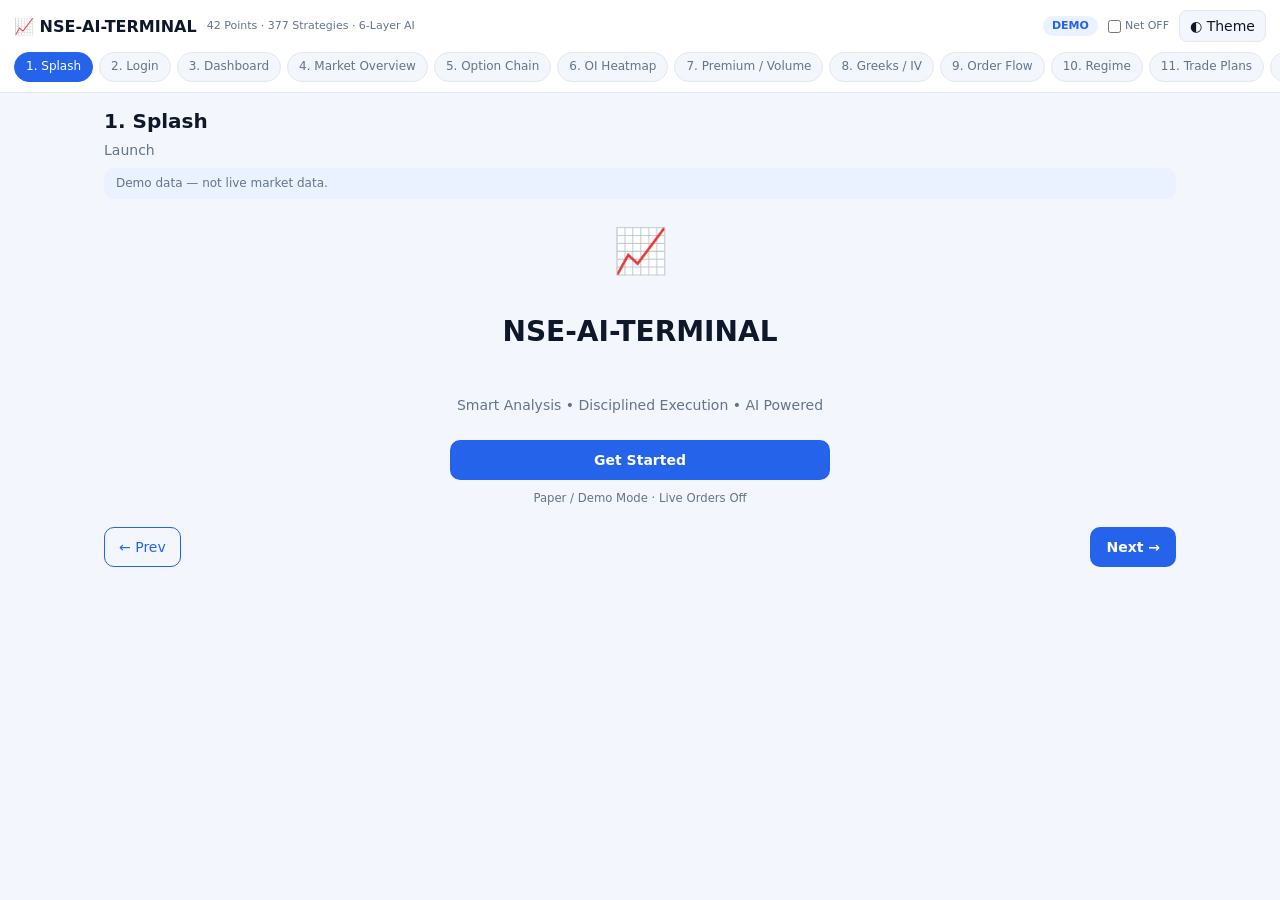
==== commit 34477b78: "fix: make Angel terminal API key editable" ====
--- a/frontend/terminal.html
+++ b/frontend/terminal.html
@@ -131,7 +131,9 @@
 const tokView=async()=>{const t=await J('/angel/token');return t.connected?`<p class=up>● Connected · token …${esc(t.jwt_tail)} · expires ${esc(t.expires_at||'?')} · refresh ${t.has_refresh?'✓':'✗'} · feed ${t.has_feed?'✓':'✗'}</p>`:'<p class=wn>Not logged in to Angel One</p>'};
 async function doLogin(){LS.s('tk',$('#lk').value.trim());try{await J('/angel/login',{method:'POST',body:JSON.stringify({client_id:$('#lc').value||null,pin:$('#lp').value||null,totp:$('#lt').value||null})});render()}catch(e){err('lm',e)}}
 async function doRefresh(){LS.s('tk',$('#lk').value.trim());try{await J('/angel/refresh',{method:'POST'});render()}catch(e){err('lm',e)}}
-ST[1][2]=()=>`<div class=narrow><h2>Angel One Login</h2><input id=lk type=password placeholder="Terminal API key (TERMINAL_API_KEY)" value="${esc(key())}"><input id=lc placeholder="Client ID (blank = server env)"><input id=lp type=password placeholder="PIN (blank = server env)"><input id=lt inputmode=numeric placeholder="TOTP 6 digits (blank = server secret)"><button onclick="doLogin()">Login → get access token</button><button class=ghost onclick="doRefresh()">Refresh token</button><div id=lm>${LIVE?lz(tokView):'<p class=wn>Backend not reachable — demo mode</p>'}</div><small class=mu>Flow: clientcode + PIN + TOTP → jwt / refresh / feed token. Tokens stay on the Railway server.</small></div>`;
+function saveTerminalKey(){const v=$('#lk').value.trim();LS.s('tk',v);const m=$('#ks');if(m)m.textContent=v?'API key saved on this device for this terminal':'API key cleared';}
+function toggleTerminalKey(){const x=$('#lk');x.type=x.type==='password'?'text':'password';$('#kt').textContent=x.type==='password'?'Show':'Hide';}
+ST[1][2]=()=>`<div class=narrow><h2>Angel One Login</h2><label style="text-align:left;font-size:12px;color:var(--mu)">Terminal API Key</label><div style="display:flex;gap:6px;align-items:center"><input id=lk type=password placeholder="Enter Terminal API Key" value="${esc(key())}" autocomplete="off" style="margin:0"><button id=kt class=ghost type=button onclick="toggleTerminalKey()" style="white-space:nowrap;padding:10px 12px">Show</button></div><button class=ghost type="button" onclick="saveTerminalKey()">Save / Update API Key</button><div id=ks class=mu>${key()?'API key loaded — you can edit it above':'No API key saved'}</div><input id=lc placeholder="Client ID (blank = server env)" autocomplete="off"><input id=lp type=password placeholder="PIN (blank = server env)" autocomplete="off"><input id=lt inputmode=numeric placeholder="TOTP 6 digits (blank = server secret)" autocomplete="one-time-code"><button onclick="doLogin()">Login → get access token</button><button class=ghost onclick="doRefresh()">Refresh token</button><div id=lm>${LIVE?lz(tokView):'<p class=wn>Backend not reachable — demo mode</p>'}</div><small class=mu>Flow: Client ID + PIN + TOTP → JWT / refresh / feed token. The Terminal API Key is editable here and sent only as the backend X-API-Key header.</small></div>`;
 /* --- 3 Dashboard: every setup --- */
 const planRows=d=>{for(const k in d)if(/plan/i.test(k)&&Array.isArray(d[k])&&d[k].length&&typeof d[k][0]=='object')return d[k];return[]};
 lv(2,()=>lz(async()=>{const d=await J('/setups'),live=d.live||[];let h=kp([['Indices with a decision',live.length],['Setups logged today',(d.today||[]).length]]);
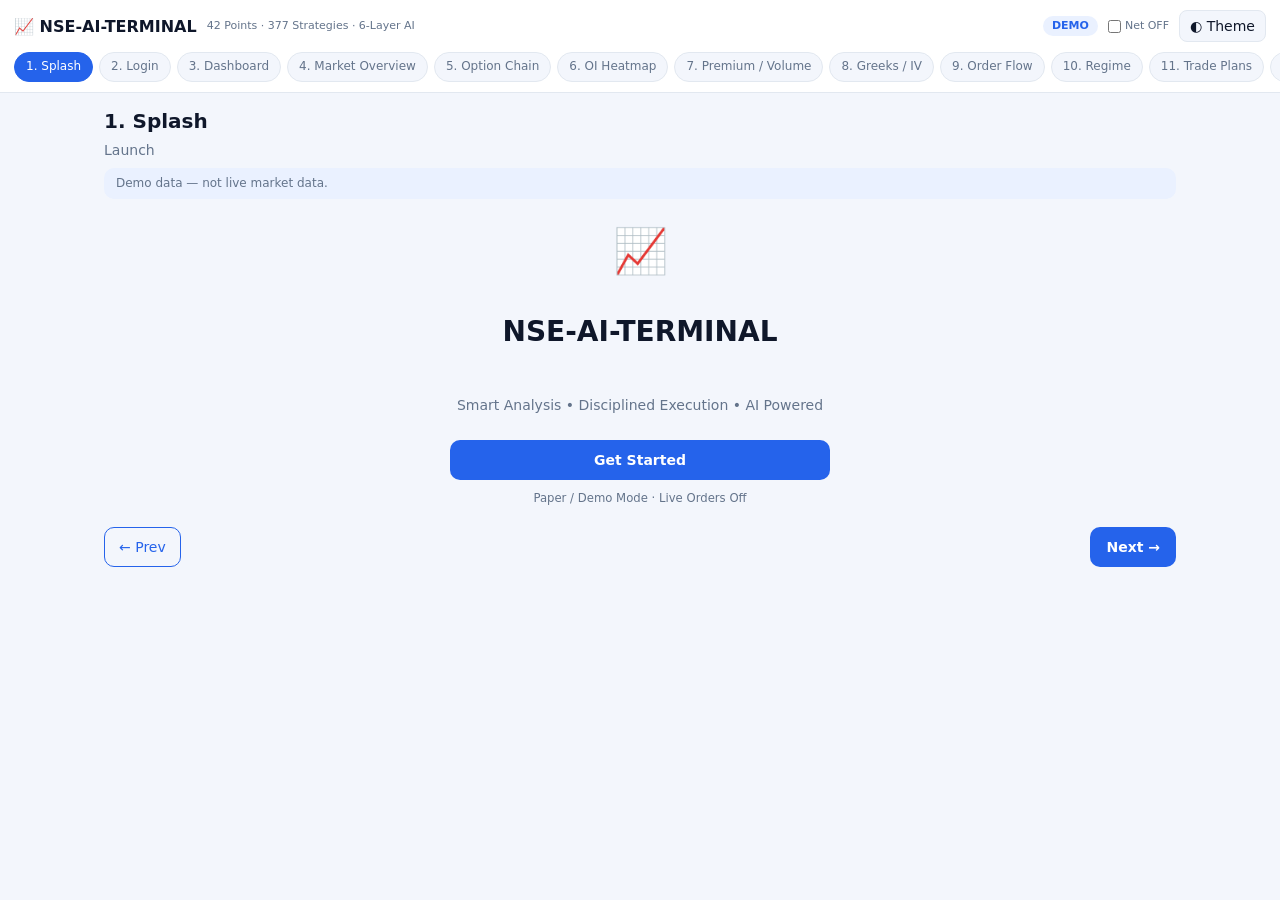
==== commit 52f4bfbb: "fix: connect frontend to configurable backend and send Angel API key" ====
--- a/frontend/terminal.html
+++ b/frontend/terminal.html
@@ -129,11 +129,11 @@
 function chainTbl(c){const st=nearATM(c,15),stp=st[1]?st[1].strike-st[0].strike:50;return `<div class=c><b>${f(c.spot||0)}</b> <span class=mu>expiry ${esc(c.expiry||'-')} · PCR ${c.pcr??'–'} · via ${esc(c.via||c.source||'')}</span><div class=tb>${(c.expiries||[]).slice(0,6).map(e=>`<button class="${e==c.expiry?'on':''}" onclick="pickOC(OC.sym,'${esc(e)}')">${esc(e)}</button>`).join('')}</div>${tb(['CE OI','CE Chg','CE LTP','Strike','PE LTP','PE Chg','PE OI'],st.map(x=>[L(x.ce&&x.ce.oi),L(x.ce&&x.ce.oiChg),x.ce?x.ce.ltp:'–',`<b>${x.strike}</b>`,x.pe?x.pe.ltp:'–',L(x.pe&&x.pe.oiChg),L(x.pe&&x.pe.oi)]),st.findIndex(x=>Math.abs(x.strike-(c.spot||0))<=stp/2))}</div>`}
 /* --- 2 Login: Angel One token flow --- */
 const tokView=async()=>{const t=await J('/angel/token');return t.connected?`<p class=up>● Connected · token …${esc(t.jwt_tail)} · expires ${esc(t.expires_at||'?')} · refresh ${t.has_refresh?'✓':'✗'} · feed ${t.has_feed?'✓':'✗'}</p>`:'<p class=wn>Not logged in to Angel One</p>'};
-async function doLogin(){LS.s('tk',$('#lk').value.trim());try{await J('/angel/login',{method:'POST',body:JSON.stringify({client_id:$('#lc').value||null,pin:$('#lp').value||null,totp:$('#lt').value||null})});render()}catch(e){err('lm',e)}}
+async function doLogin(){LS.s('tk',$('#lk').value.trim());LS.s('bu',$('#bu').value.trim().replace(/\/+$/,''));try{await J('/angel/login',{method:'POST',body:JSON.stringify({api_key:$('#lk').value.trim()||null,client_id:$('#lc').value||null,pin:$('#lp').value||null,totp:$('#lt').value||null})});render()}catch(e){err('lm',e)}}
 async function doRefresh(){LS.s('tk',$('#lk').value.trim());try{await J('/angel/refresh',{method:'POST'});render()}catch(e){err('lm',e)}}
 function saveTerminalKey(){const v=$('#lk').value.trim();LS.s('tk',v);const m=$('#ks');if(m)m.textContent=v?'API key saved on this device for this terminal':'API key cleared';}
 function toggleTerminalKey(){const x=$('#lk');x.type=x.type==='password'?'text':'password';$('#kt').textContent=x.type==='password'?'Show':'Hide';}
-ST[1][2]=()=>`<div class=narrow><h2>Angel One Login</h2><label style="text-align:left;font-size:12px;color:var(--mu)">Terminal API Key</label><div style="display:flex;gap:6px;align-items:center"><input id=lk type=password placeholder="Enter Terminal API Key" value="${esc(key())}" autocomplete="off" style="margin:0"><button id=kt class=ghost type=button onclick="toggleTerminalKey()" style="white-space:nowrap;padding:10px 12px">Show</button></div><button class=ghost type="button" onclick="saveTerminalKey()">Save / Update API Key</button><div id=ks class=mu>${key()?'API key loaded — you can edit it above':'No API key saved'}</div><input id=lc placeholder="Client ID (blank = server env)" autocomplete="off"><input id=lp type=password placeholder="PIN (blank = server env)" autocomplete="off"><input id=lt inputmode=numeric placeholder="TOTP 6 digits (blank = server secret)" autocomplete="one-time-code"><button onclick="doLogin()">Login → get access token</button><button class=ghost onclick="doRefresh()">Refresh token</button><div id=lm>${LIVE?lz(tokView):'<p class=wn>Backend not reachable — demo mode</p>'}</div><small class=mu>Flow: Client ID + PIN + TOTP → JWT / refresh / feed token. The Terminal API Key is editable here and sent only as the backend X-API-Key header.</small></div>`;
+ST[1][2]=()=>`<div class=narrow><h2>Angel One Login</h2><label style="text-align:left;font-size:12px;color:var(--mu)">Backend URL</label><input id=bu placeholder="https://your-backend.onrender.com" value="${esc(backend())}" autocomplete="url"><button class=ghost type="button" onclick="saveBackend()">Save / Use Backend</button><div class=mu>Current backend: ${esc(backend())}</div><label style="text-align:left;font-size:12px;color:var(--mu)">Terminal API Key</label><div style="display:flex;gap:6px;align-items:center"><input id=lk type=password placeholder="Enter Terminal API Key" value="${esc(key())}" autocomplete="off" style="margin:0"><button id=kt class=ghost type=button onclick="toggleTerminalKey()" style="white-space:nowrap;padding:10px 12px">Show</button></div><button class=ghost type="button" onclick="saveTerminalKey()">Save / Update API Key</button><div id=ks class=mu>${key()?'API key loaded — you can edit it above':'No API key saved'}</div><input id=lc placeholder="Client ID (blank = server env)" autocomplete="off"><input id=lp type=password placeholder="PIN (blank = server env)" autocomplete="off"><input id=lt inputmode=numeric placeholder="TOTP 6 digits (blank = server secret)" autocomplete="one-time-code"><button onclick="doLogin()">Login → get access token</button><button class=ghost onclick="doRefresh()">Refresh token</button><div id=lm>${LIVE?lz(tokView):'<p class=wn>Backend not reachable — demo mode</p>'}</div><small class=mu>Flow: Client ID + PIN + TOTP → JWT / refresh / feed token. The Terminal API Key is editable here and sent only as the backend X-API-Key header.</small></div>`;
 /* --- 3 Dashboard: every setup --- */
 const planRows=d=>{for(const k in d)if(/plan/i.test(k)&&Array.isArray(d[k])&&d[k].length&&typeof d[k][0]=='object')return d[k];return[]};
 lv(2,()=>lz(async()=>{const d=await J('/setups'),live=d.live||[];let h=kp([['Indices with a decision',live.length],['Setups logged today',(d.today||[]).length]]);
@@ -226,7 +226,7 @@
 const pill=document.createElement('span'),nt=document.createElement('label');pill.className='pill';nt.className='tag';nt.style.cssText='display:flex;gap:4px;align-items:center;cursor:pointer';nt.innerHTML='<input type=checkbox id=nt style="width:auto;margin:0"> Net OFF';
 $('.top').insertBefore(pill,$('#th'));$('.top').insertBefore(nt,$('#th'));
 $('#nt').onchange=async e=>{try{await J('/net',{method:'POST',body:JSON.stringify({offline:e.target.checked})})}catch(x){e.target.checked=!e.target.checked;alert(x.message)}};
-(async()=>{try{const h=await fetch('/health',{cache:'no-store'});LIVE=h.ok&&(await h.json()).status=='ok'}catch(e){LIVE=false}
+(async()=>{try{const h=await fetch(backend()+'/health',{cache:'no-store'});LIVE=h.ok&&(await h.json()).status=='ok'}catch(e){LIVE=false}
  pill.textContent=LIVE?'● LIVE backend':'DEMO';cur=Math.min(30,Math.max(1,parseInt(location.hash.slice(1))||1));if(LIVE&&!key())cur=2;render();
  if(LIVE&&key()){try{$('#nt').checked=(await J('/net')).offline;FNO=((await J('/fno-symbols')).symbols||[]).map(x=>typeof x=='string'?x:x.symbol||'')}catch(e){}}})();
 </script></body></html>
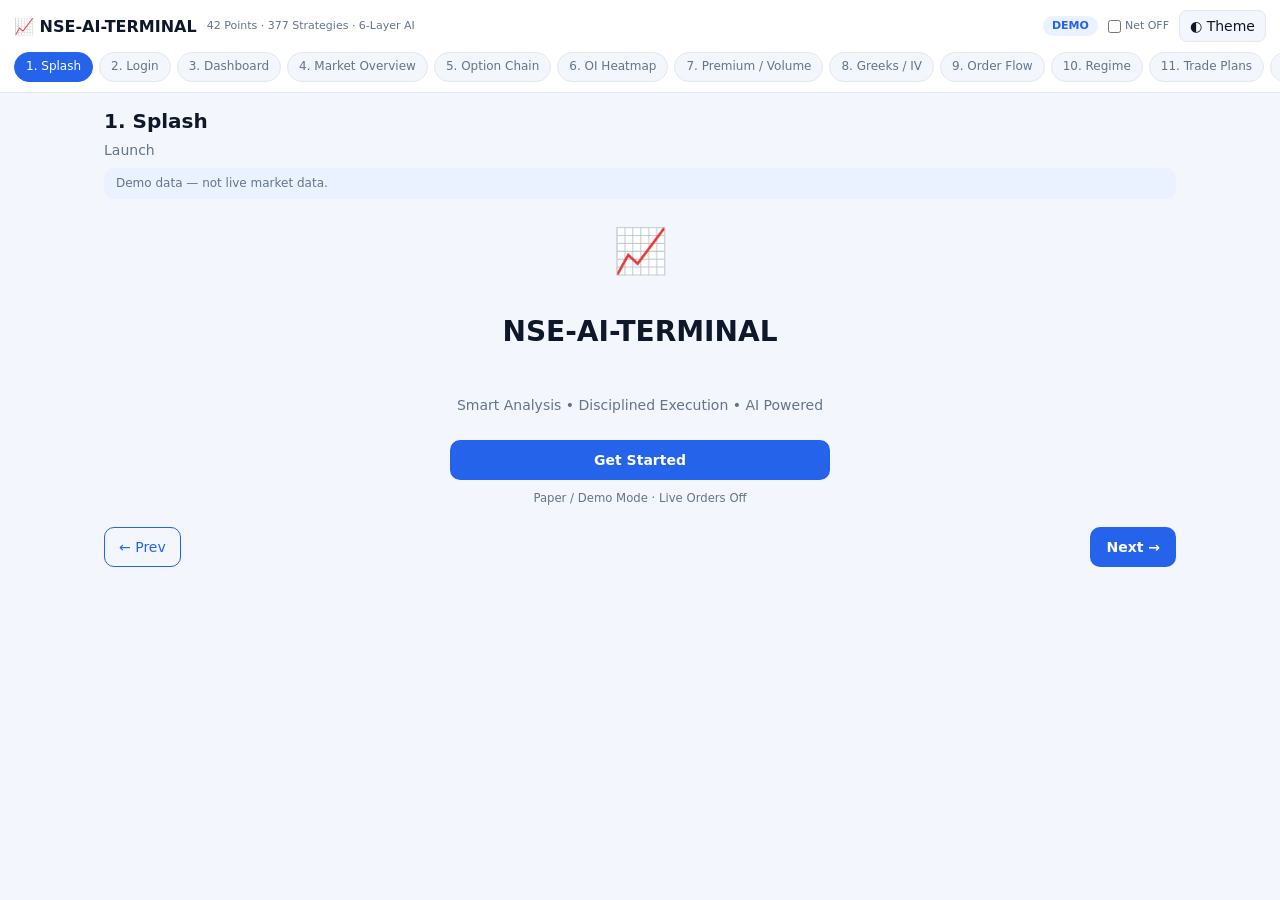
==== commit 19bce9a9: "Copy Vandana1 Angel login flow and remove Terminal API Key UI" ====
--- a/frontend/terminal.html
+++ b/frontend/terminal.html
@@ -115,8 +115,10 @@
 const LS={g(k){try{return localStorage.getItem(k)}catch(e){return null}},s(k,v){try{localStorage.setItem(k,v)}catch(e){}}};
 let LIVE=false,OC={t:0,sym:'NIFTY'},HM='NIFTY',HMM=0,PV='NIFTY',FNO=[];
 const LIVE_SCREENS=new Set([2,3,4,5,6,7,14,17,26,28]),I6=['NIFTY','BANKNIFTY','FINNIFTY','MIDCPNIFTY','SENSEX','BANKEX'],dpr=window.devicePixelRatio||1;
-const key=()=>LS.g('tk')||'';
-async function api(p,o={}){const r=await fetch('/api/live'+p,{...o,headers:{'X-API-Key':key(),'Content-Type':'application/json'}});if(!r.ok){let m='HTTP '+r.status;try{const d=(await r.json()).detail;m=typeof d=='string'?d:JSON.stringify(d)}catch(e){}throw new Error(m)}return r}
+const session=()=>LS.g('session')||'';
+const backend=()=>((LS.g('bu')||window.BACKEND_URL||location.origin).replace(/\/+$/,''));
+function saveBackend(){const v=$('#bu').value.trim().replace(/\/+$/,'');LS.s('bu',v);location.reload()}
+async function api(p,o={}){const r=await fetch(backend()+'/api/live'+p,{...o,headers:{...(o.headers||{}),...(session()?{'X-Session-Token':session()}:{}),'Content-Type':'application/json'}});if(!r.ok){let m='HTTP '+r.status;try{const d=(await r.json()).detail;m=typeof d=='string'?d:JSON.stringify(d)}catch(e){}throw new Error(m)}return r}
 const J=async(p,o)=>(await api(p,o)).json();
 const lz=fn=>{const id='z'+Math.random().toString(36).slice(2,8),c=cur;setTimeout(async()=>{let h;try{h=await fn()}catch(e){h=`<p class=bad>${esc(e.message)}</p>`}const el=document.getElementById(id);if(el&&cur==c)el.innerHTML=h},0);return `<div id=${id} class=mu>Loading…</div>`};
 const lv=(i,live)=>{const d=ST[i][2];ST[i][2]=()=>LIVE?live():d()};
@@ -129,11 +131,9 @@
 function chainTbl(c){const st=nearATM(c,15),stp=st[1]?st[1].strike-st[0].strike:50;return `<div class=c><b>${f(c.spot||0)}</b> <span class=mu>expiry ${esc(c.expiry||'-')} · PCR ${c.pcr??'–'} · via ${esc(c.via||c.source||'')}</span><div class=tb>${(c.expiries||[]).slice(0,6).map(e=>`<button class="${e==c.expiry?'on':''}" onclick="pickOC(OC.sym,'${esc(e)}')">${esc(e)}</button>`).join('')}</div>${tb(['CE OI','CE Chg','CE LTP','Strike','PE LTP','PE Chg','PE OI'],st.map(x=>[L(x.ce&&x.ce.oi),L(x.ce&&x.ce.oiChg),x.ce?x.ce.ltp:'–',`<b>${x.strike}</b>`,x.pe?x.pe.ltp:'–',L(x.pe&&x.pe.oiChg),L(x.pe&&x.pe.oi)]),st.findIndex(x=>Math.abs(x.strike-(c.spot||0))<=stp/2))}</div>`}
 /* --- 2 Login: Angel One token flow --- */
 const tokView=async()=>{const t=await J('/angel/token');return t.connected?`<p class=up>● Connected · token …${esc(t.jwt_tail)} · expires ${esc(t.expires_at||'?')} · refresh ${t.has_refresh?'✓':'✗'} · feed ${t.has_feed?'✓':'✗'}</p>`:'<p class=wn>Not logged in to Angel One</p>'};
-async function doLogin(){LS.s('tk',$('#lk').value.trim());LS.s('bu',$('#bu').value.trim().replace(/\/+$/,''));try{await J('/angel/login',{method:'POST',body:JSON.stringify({api_key:$('#lk').value.trim()||null,client_id:$('#lc').value||null,pin:$('#lp').value||null,totp:$('#lt').value||null})});render()}catch(e){err('lm',e)}}
-async function doRefresh(){LS.s('tk',$('#lk').value.trim());try{await J('/angel/refresh',{method:'POST'});render()}catch(e){err('lm',e)}}
-function saveTerminalKey(){const v=$('#lk').value.trim();LS.s('tk',v);const m=$('#ks');if(m)m.textContent=v?'API key saved on this device for this terminal':'API key cleared';}
-function toggleTerminalKey(){const x=$('#lk');x.type=x.type==='password'?'text':'password';$('#kt').textContent=x.type==='password'?'Show':'Hide';}
-ST[1][2]=()=>`<div class=narrow><h2>Angel One Login</h2><label style="text-align:left;font-size:12px;color:var(--mu)">Backend URL</label><input id=bu placeholder="https://your-backend.onrender.com" value="${esc(backend())}" autocomplete="url"><button class=ghost type="button" onclick="saveBackend()">Save / Use Backend</button><div class=mu>Current backend: ${esc(backend())}</div><label style="text-align:left;font-size:12px;color:var(--mu)">Terminal API Key</label><div style="display:flex;gap:6px;align-items:center"><input id=lk type=password placeholder="Enter Terminal API Key" value="${esc(key())}" autocomplete="off" style="margin:0"><button id=kt class=ghost type=button onclick="toggleTerminalKey()" style="white-space:nowrap;padding:10px 12px">Show</button></div><button class=ghost type="button" onclick="saveTerminalKey()">Save / Update API Key</button><div id=ks class=mu>${key()?'API key loaded — you can edit it above':'No API key saved'}</div><input id=lc placeholder="Client ID (blank = server env)" autocomplete="off"><input id=lp type=password placeholder="PIN (blank = server env)" autocomplete="off"><input id=lt inputmode=numeric placeholder="TOTP 6 digits (blank = server secret)" autocomplete="one-time-code"><button onclick="doLogin()">Login → get access token</button><button class=ghost onclick="doRefresh()">Refresh token</button><div id=lm>${LIVE?lz(tokView):'<p class=wn>Backend not reachable — demo mode</p>'}</div><small class=mu>Flow: Client ID + PIN + TOTP → JWT / refresh / feed token. The Terminal API Key is editable here and sent only as the backend X-API-Key header.</small></div>`;
+async function doLogin(){LS.s('bu',$('#bu').value.trim().replace(/\/+$/,''));try{const r=await J('/angel/login',{method:'POST',body:JSON.stringify({api_key:$('#la').value.trim()||null,client_id:$('#lc').value||null,pin:$('#lp').value||null,totp:$('#lt').value||null})});if(r.session_token)LS.s('session',r.session_token);render()}catch(e){err('lm',e)}}
+async function doRefresh(){try{await J('/angel/refresh',{method:'POST'});render()}catch(e){err('lm',e)}}
+ST[1][2]=()=>`<div class=narrow><h2>Angel One Login</h2><label style="text-align:left;font-size:12px;color:var(--mu)">Backend URL</label><input id=bu placeholder="https://your-backend.railway.app" value="${esc(backend())}" autocomplete="url"><button class=ghost type="button" onclick="saveBackend()">Save / Use Backend</button><div class=mu>Current backend: ${esc(backend())}</div><label style="text-align:left;font-size:12px;color:var(--mu)">Angel One API Key</label><input id=la type=password placeholder="Enter SmartAPI API key" autocomplete="off"><input id=lc placeholder="Client ID (blank = server env)" autocomplete="off"><input id=lp type=password placeholder="PIN (blank = server env)" autocomplete="off"><input id=lt inputmode=numeric placeholder="TOTP 6 digits (blank = server secret)" autocomplete="one-time-code"><button onclick="doLogin()">Secure login → get session</button><button class=ghost onclick="doRefresh()">Refresh token</button><div id=lm>${LIVE?lz(tokView):'<p class=wn>Backend not reachable — demo mode</p>'}</div><small class=mu>Flow copied from Vandana1: Frontend → HTTPS backend → Angel One SmartAPI login → JWT / refresh / feed token → short-lived app session. No Terminal API Key is stored in the frontend.</small></div>`;
 /* --- 3 Dashboard: every setup --- */
 const planRows=d=>{for(const k in d)if(/plan/i.test(k)&&Array.isArray(d[k])&&d[k].length&&typeof d[k][0]=='object')return d[k];return[]};
 lv(2,()=>lz(async()=>{const d=await J('/setups'),live=d.live||[];let h=kp([['Indices with a decision',live.length],['Setups logged today',(d.today||[]).length]]);
@@ -227,6 +227,6 @@
 $('.top').insertBefore(pill,$('#th'));$('.top').insertBefore(nt,$('#th'));
 $('#nt').onchange=async e=>{try{await J('/net',{method:'POST',body:JSON.stringify({offline:e.target.checked})})}catch(x){e.target.checked=!e.target.checked;alert(x.message)}};
 (async()=>{try{const h=await fetch(backend()+'/health',{cache:'no-store'});LIVE=h.ok&&(await h.json()).status=='ok'}catch(e){LIVE=false}
- pill.textContent=LIVE?'● LIVE backend':'DEMO';cur=Math.min(30,Math.max(1,parseInt(location.hash.slice(1))||1));if(LIVE&&!key())cur=2;render();
- if(LIVE&&key()){try{$('#nt').checked=(await J('/net')).offline;FNO=((await J('/fno-symbols')).symbols||[]).map(x=>typeof x=='string'?x:x.symbol||'')}catch(e){}}})();
+ pill.textContent=LIVE?'● LIVE backend':'DEMO';cur=Math.min(30,Math.max(1,parseInt(location.hash.slice(1))||1));if(LIVE&&!session())cur=2;render();
+ if(LIVE&&session()){try{$('#nt').checked=(await J('/net')).offline;FNO=((await J('/fno-symbols')).symbols||[]).map(x=>typeof x=='string'?x:x.symbol||'')}catch(e){}}})();
 </script></body></html>
